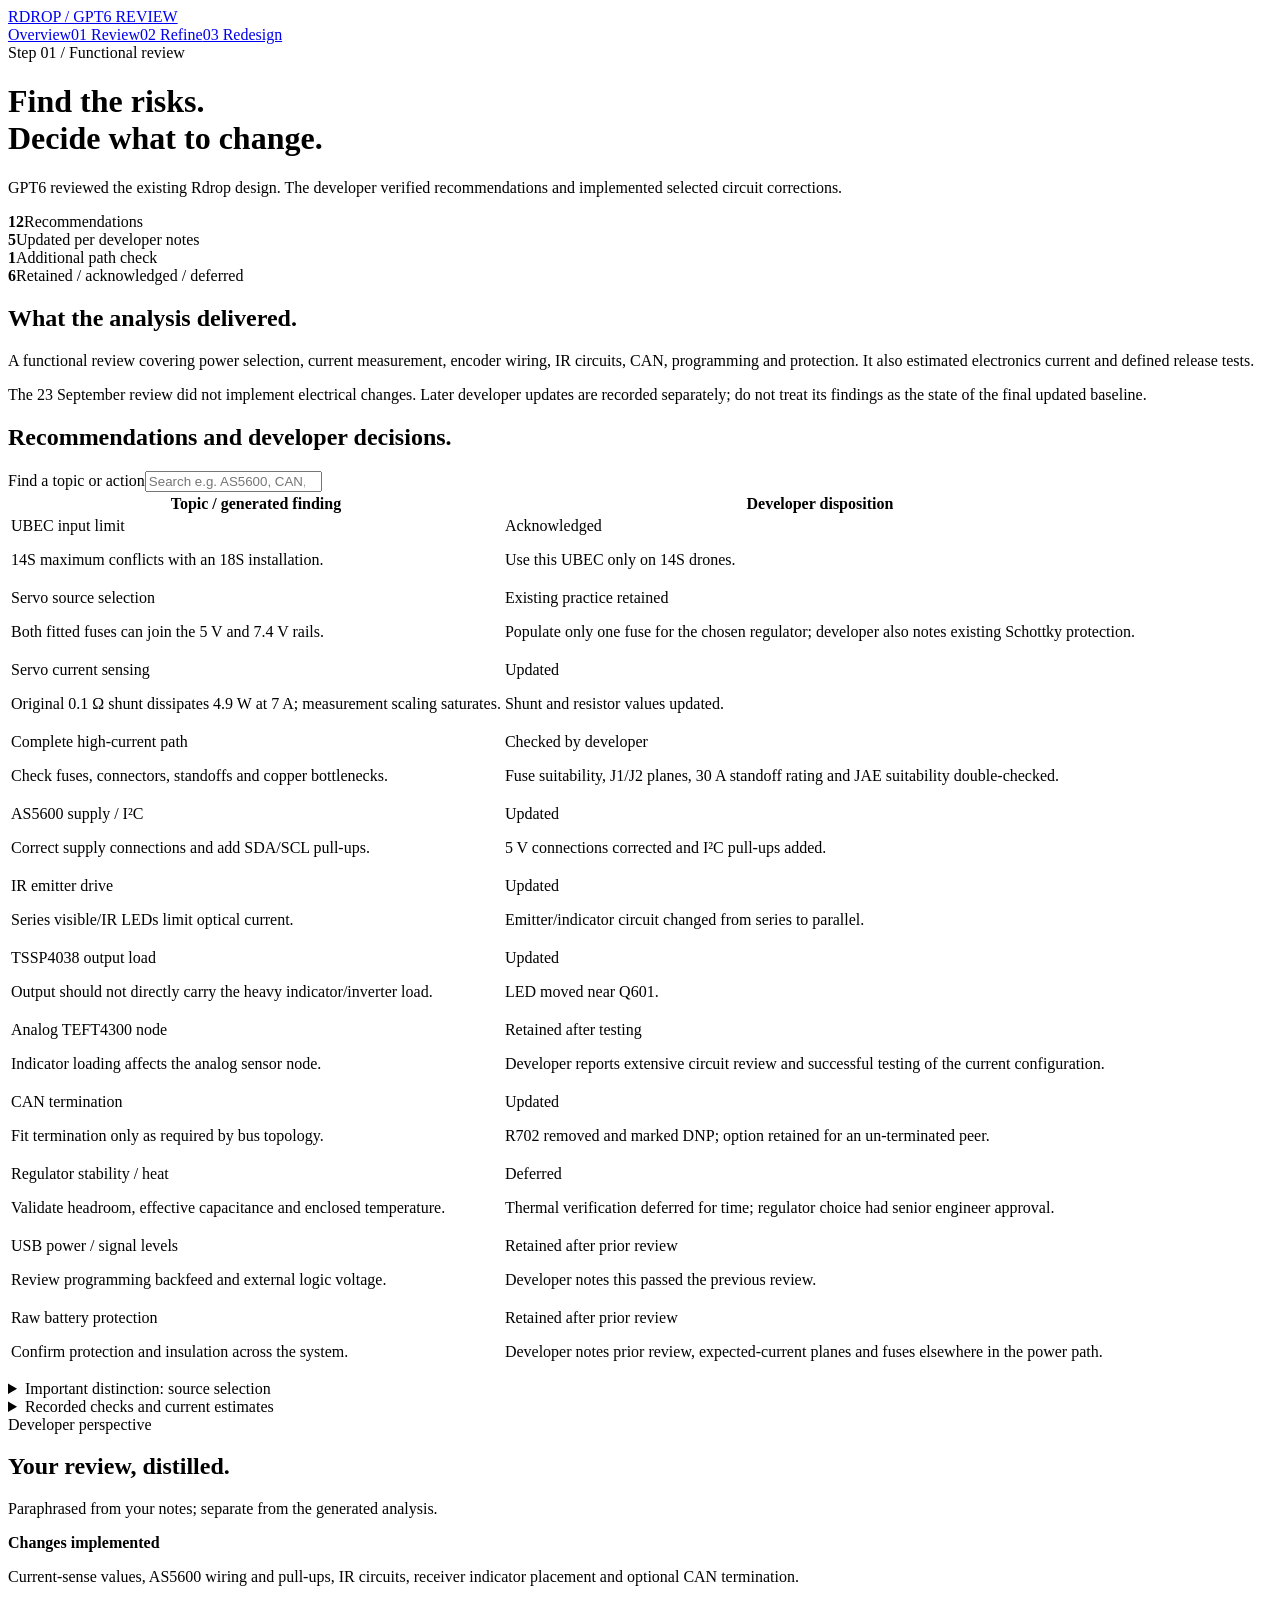
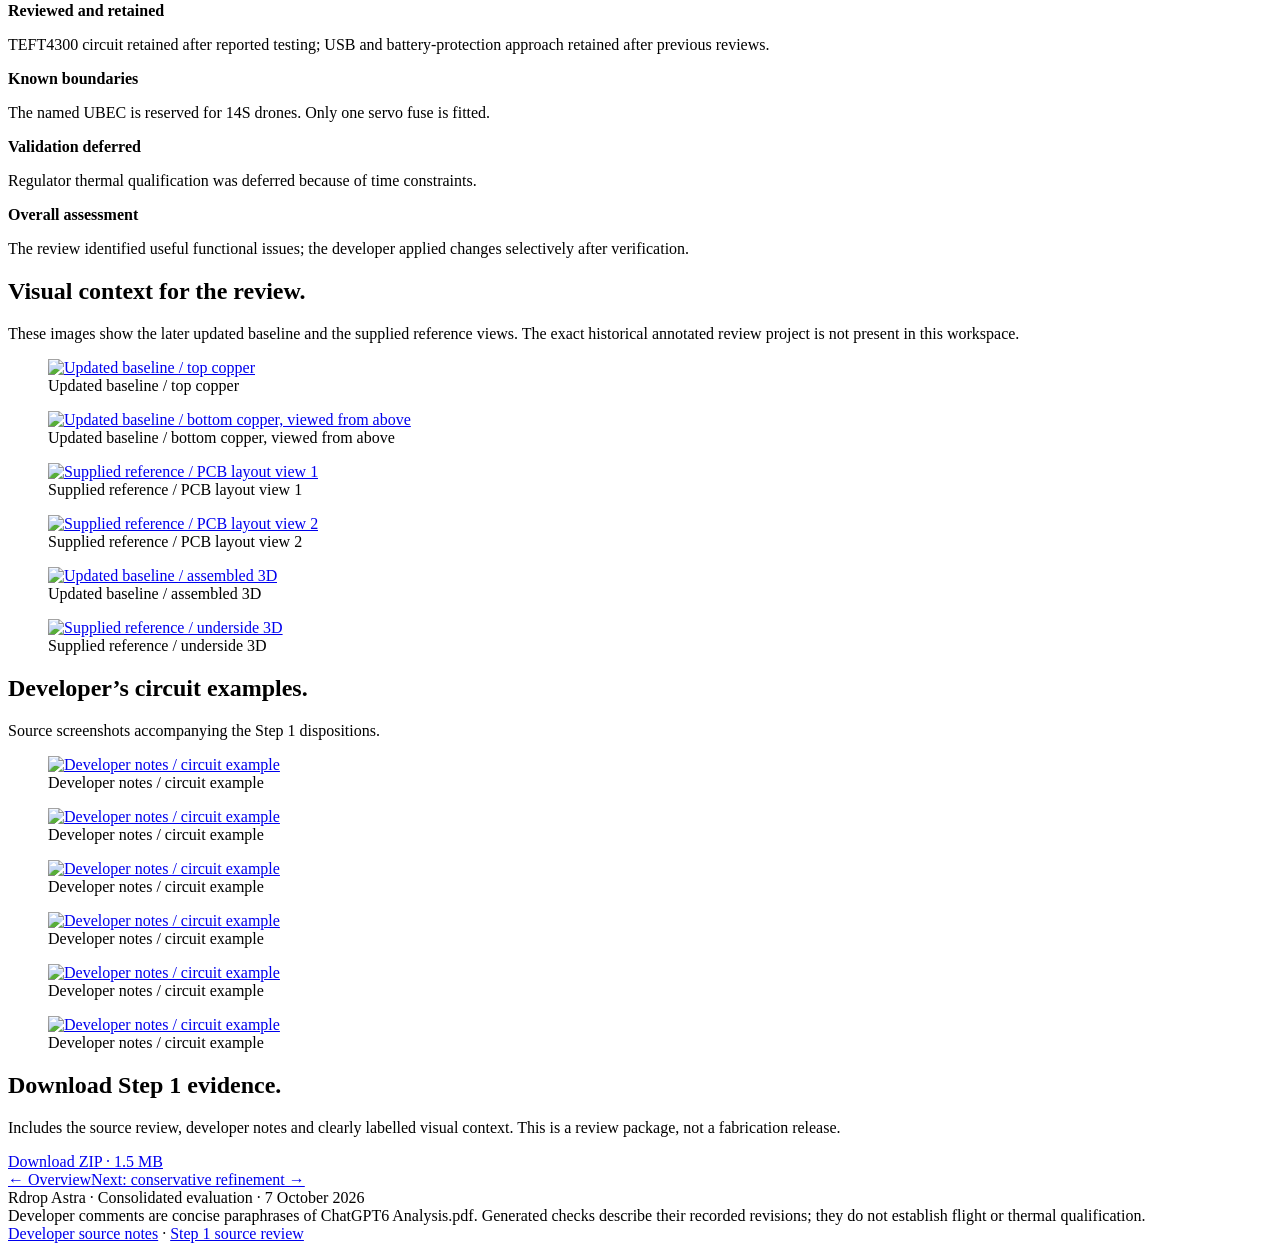
==== step-1.html @ 3f8a5dc8 "Add files via upload" ====
<!doctype html><html lang="en"><head><meta charset="utf-8"><meta name="viewport" content="width=device-width,initial-scale=1"><title>Step 1 — Functional review | Rdrop Astra</title><meta name="description" content="Three stages of Rdrop PCB evaluation, with developer review, visual comparisons and downloadable evidence."><link rel="stylesheet" href="assets/site.css"><!-- Teams preview metadata --><meta property="og:type" content="website"><meta property="og:site_name" content="Rdrop Astra"><meta property="og:title" content="Rdrop Astra — Functional review"><meta property="og:description" content="Compare three PCB design approaches with developer feedback, layout and 3D images, and downloadable project evidence."><meta property="og:image" content="assets/teams-preview.png"><meta property="og:image:width" content="1200"><meta property="og:image:height" content="630"><meta property="og:image:alt" content="Three Rdrop board models: functional review, refinement and redesign"><!-- End Teams preview metadata --></head><body><header><a class="brand" href="index.html">RDROP / GPT6 REVIEW</a><nav aria-label="Main"><a href="index.html">Overview</a><a href="step-1.html">01 Review</a><a href="step-2.html">02 Refine</a><a href="step-3.html">03 Redesign</a></nav></header><main><div class="eyebrow">Step 01 / Functional review</div><h1>Find the risks.<br>Decide what to change.</h1><p class="lead">GPT6 reviewed the existing Rdrop design. The developer verified recommendations and implemented selected circuit corrections.</p><div class="stats"><div class="stat"><b>12</b><span>Recommendations</span></div><div class="stat"><b>5</b><span>Updated per developer notes</span></div><div class="stat"><b>1</b><span>Additional path check</span></div><div class="stat"><b>6</b><span>Retained / acknowledged / deferred</span></div></div><div class="stage-layout"><div><h2>What the analysis delivered.</h2><p>A functional review covering power selection, current measurement, encoder wiring, IR circuits, CAN, programming and protection. It also estimated electronics current and defined release tests.</p><div class="notice">The 23 September review did not implement electrical changes. Later developer updates are recorded separately; do not treat its findings as the state of the final updated baseline.</div><section><h2>Recommendations and developer decisions.</h2><label class="tiny" for="review-search">Find a topic or action</label><input class="filter" id="review-search" type="search" placeholder="Search e.g. AS5600, CAN, retained…"><div class="table-wrap"><table class="review-table"><thead><tr><th>Topic / generated finding</th><th>Developer disposition</th></tr></thead><tbody><tr><td>UBEC input limit<p class="tiny">14S maximum conflicts with an 18S installation.</p></td><td><span class="status">Acknowledged</span><p>Use this UBEC only on 14S drones.</p></td></tr><tr><td>Servo source selection<p class="tiny">Both fitted fuses can join the 5 V and 7.4 V rails.</p></td><td><span class="status">Existing practice retained</span><p>Populate only one fuse for the chosen regulator; developer also notes existing Schottky protection.</p></td></tr><tr><td>Servo current sensing<p class="tiny">Original 0.1 Ω shunt dissipates 4.9 W at 7 A; measurement scaling saturates.</p></td><td><span class="status">Updated</span><p>Shunt and resistor values updated.</p></td></tr><tr><td>Complete high-current path<p class="tiny">Check fuses, connectors, standoffs and copper bottlenecks.</p></td><td><span class="status">Checked by developer</span><p>Fuse suitability, J1/J2 planes, 30 A standoff rating and JAE suitability double-checked.</p></td></tr><tr><td>AS5600 supply / I²C<p class="tiny">Correct supply connections and add SDA/SCL pull-ups.</p></td><td><span class="status">Updated</span><p>5 V connections corrected and I²C pull-ups added.</p></td></tr><tr><td>IR emitter drive<p class="tiny">Series visible/IR LEDs limit optical current.</p></td><td><span class="status">Updated</span><p>Emitter/indicator circuit changed from series to parallel.</p></td></tr><tr><td>TSSP4038 output load<p class="tiny">Output should not directly carry the heavy indicator/inverter load.</p></td><td><span class="status">Updated</span><p>LED moved near Q601.</p></td></tr><tr><td>Analog TEFT4300 node<p class="tiny">Indicator loading affects the analog sensor node.</p></td><td><span class="status">Retained after testing</span><p>Developer reports extensive circuit review and successful testing of the current configuration.</p></td></tr><tr><td>CAN termination<p class="tiny">Fit termination only as required by bus topology.</p></td><td><span class="status">Updated</span><p>R702 removed and marked DNP; option retained for an un-terminated peer.</p></td></tr><tr><td>Regulator stability / heat<p class="tiny">Validate headroom, effective capacitance and enclosed temperature.</p></td><td><span class="status">Deferred</span><p>Thermal verification deferred for time; regulator choice had senior engineer approval.</p></td></tr><tr><td>USB power / signal levels<p class="tiny">Review programming backfeed and external logic voltage.</p></td><td><span class="status">Retained after prior review</span><p>Developer notes this passed the previous review.</p></td></tr><tr><td>Raw battery protection<p class="tiny">Confirm protection and insulation across the system.</p></td><td><span class="status">Retained after prior review</span><p>Developer notes prior review, expected-current planes and fuses elsewhere in the power path.</p></td></tr></tbody></table></div></section><details><summary>Important distinction: source selection</summary><p>The developer retains the one-fuse assembly rule. The original review notes that logic-branch Schottky diodes do not isolate the bypass between servo rails if both fuses are fitted.</p></details><details><summary>Recorded checks and current estimates</summary><p>Historical review: 81 ERC findings; 75 PCB DRC findings including 10 starved-thermal errors; 0 unconnected items; 46 separate parity findings related to datasheet fields. Metadata findings are not 46 proven connectivity faults.</p><p>Illustrative electronics totals excluding servo: approximately 0.10 A original / 0.14 A corrected with RF off; 0.29 A / 0.33 A with TX activity. Capacity allowances: 0.65 A / 0.75 A. These are planning scenarios, not measurements.</p></details></div><aside class="comment-pane" aria-label="Developer comments"><div class="eyebrow">Developer perspective</div><h2>Your review, distilled.</h2><p class="tiny">Paraphrased from your notes; separate from the generated analysis.</p><div class="item"><b>Changes implemented</b><p>Current-sense values, AS5600 wiring and pull-ups, IR circuits, receiver indicator placement and optional CAN termination.</p></div><div class="item"><b>Reviewed and retained</b><p>TEFT4300 circuit retained after reported testing; USB and battery-protection approach retained after previous reviews.</p></div><div class="item"><b>Known boundaries</b><p>The named UBEC is reserved for 14S drones. Only one servo fuse is fitted.</p></div><div class="item"><b>Validation deferred</b><p>Regulator thermal qualification was deferred because of time constraints.</p></div><div class="item"><b>Overall assessment</b><p>The review identified useful functional issues; the developer applied changes selectively after verification.</p></div></aside></div><section><h2>Visual context for the review.</h2><p>These images show the later updated baseline and the supplied reference views. The exact historical annotated review project is not present in this workspace.</p><div class="gallery"><figure class=""><a href="assets/original-top.png" target="_blank" rel="noopener" aria-label="Open full-size image: Updated baseline / top copper"><img loading="lazy" src="assets/original-top.png" alt="Updated baseline / top copper"></a><figcaption>Updated baseline / top copper</figcaption></figure><figure class=""><a href="assets/original-bottom.png" target="_blank" rel="noopener" aria-label="Open full-size image: Updated baseline / bottom copper, viewed from above"><img loading="lazy" src="assets/original-bottom.png" alt="Updated baseline / bottom copper, viewed from above"></a><figcaption>Updated baseline / bottom copper, viewed from above</figcaption></figure><figure class=""><a href="assets/reference-layout-1.jpg" target="_blank" rel="noopener" aria-label="Open full-size image: Supplied reference / PCB layout view 1"><img loading="lazy" src="assets/reference-layout-1.jpg" alt="Supplied reference / PCB layout view 1"></a><figcaption>Supplied reference / PCB layout view 1</figcaption></figure><figure class=""><a href="assets/reference-layout-2.jpg" target="_blank" rel="noopener" aria-label="Open full-size image: Supplied reference / PCB layout view 2"><img loading="lazy" src="assets/reference-layout-2.jpg" alt="Supplied reference / PCB layout view 2"></a><figcaption>Supplied reference / PCB layout view 2</figcaption></figure><figure class=""><a href="assets/original-3d.png" target="_blank" rel="noopener" aria-label="Open full-size image: Updated baseline / assembled 3D"><img loading="lazy" src="assets/original-3d.png" alt="Updated baseline / assembled 3D"></a><figcaption>Updated baseline / assembled 3D</figcaption></figure><figure class=""><a href="assets/reference-3d-bottom.jpg" target="_blank" rel="noopener" aria-label="Open full-size image: Supplied reference / underside 3D"><img loading="lazy" src="assets/reference-3d-bottom.jpg" alt="Supplied reference / underside 3D"></a><figcaption>Supplied reference / underside 3D</figcaption></figure></div></section><section><h2>Developer’s circuit examples.</h2><p class="tiny">Source screenshots accompanying the Step 1 dispositions.</p><div class="gallery three"><figure class="capture"><a href="assets/notes-p1-Image27.png" target="_blank" rel="noopener" aria-label="Open full-size image: Developer notes / circuit example"><img loading="lazy" src="assets/notes-p1-Image27.png" alt="Developer notes / circuit example"></a><figcaption>Developer notes / circuit example</figcaption></figure><figure class="capture"><a href="assets/notes-p1-Image28.png" target="_blank" rel="noopener" aria-label="Open full-size image: Developer notes / circuit example"><img loading="lazy" src="assets/notes-p1-Image28.png" alt="Developer notes / circuit example"></a><figcaption>Developer notes / circuit example</figcaption></figure><figure class="capture"><a href="assets/notes-p1-Image29.jpg" target="_blank" rel="noopener" aria-label="Open full-size image: Developer notes / circuit example"><img loading="lazy" src="assets/notes-p1-Image29.jpg" alt="Developer notes / circuit example"></a><figcaption>Developer notes / circuit example</figcaption></figure><figure class="capture"><a href="assets/notes-p1-Image30.png" target="_blank" rel="noopener" aria-label="Open full-size image: Developer notes / circuit example"><img loading="lazy" src="assets/notes-p1-Image30.png" alt="Developer notes / circuit example"></a><figcaption>Developer notes / circuit example</figcaption></figure><figure class="capture"><a href="assets/notes-p1-Image31.png" target="_blank" rel="noopener" aria-label="Open full-size image: Developer notes / circuit example"><img loading="lazy" src="assets/notes-p1-Image31.png" alt="Developer notes / circuit example"></a><figcaption>Developer notes / circuit example</figcaption></figure><figure class="capture"><a href="assets/notes-p1-Image32.png" target="_blank" rel="noopener" aria-label="Open full-size image: Developer notes / circuit example"><img loading="lazy" src="assets/notes-p1-Image32.png" alt="Developer notes / circuit example"></a><figcaption>Developer notes / circuit example</figcaption></figure></div></section><section class="downloads"><h2>Download Step 1 evidence.</h2><p>Includes the source review, developer notes and clearly labelled visual context. This is a review package, not a fabrication release.</p><a class="button" download href="downloads/step-1-functional-review.zip">Download ZIP · 1.5 MB</a></section><div class="step-nav"><a href="index.html">← Overview</a><a href="step-2.html">Next: conservative refinement →</a></div></main><footer>Rdrop Astra · Consolidated evaluation · 7 October 2026<br>Developer comments are concise paraphrases of ChatGPT6 Analysis.pdf. Generated checks describe their recorded revisions; they do not establish flight or thermal qualification.<br><a href="sources/ChatGPT6%20Analysis.pdf">Developer source notes</a> · <a href="sources/Step%201%20READ_ME_REVIEW.pdf">Step 1 source review</a></footer><script src="assets/site.js"></script></body></html>
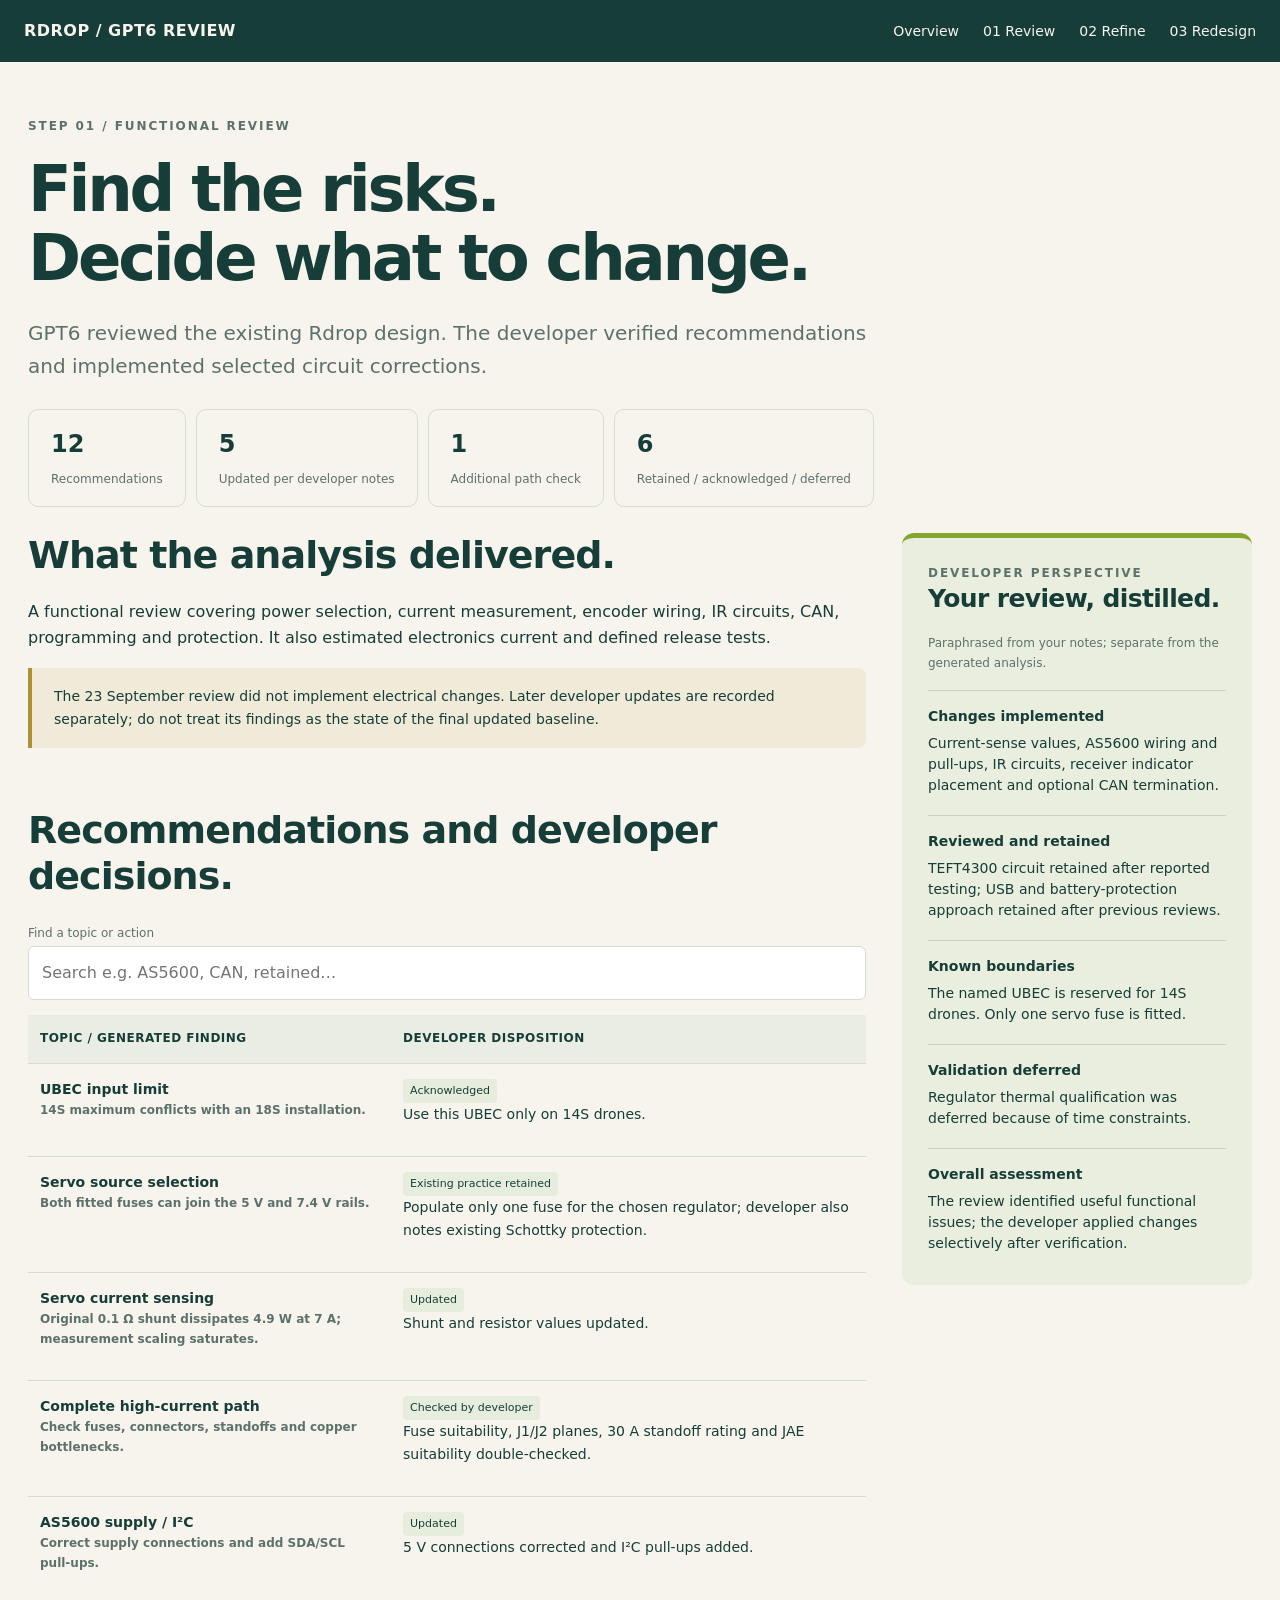
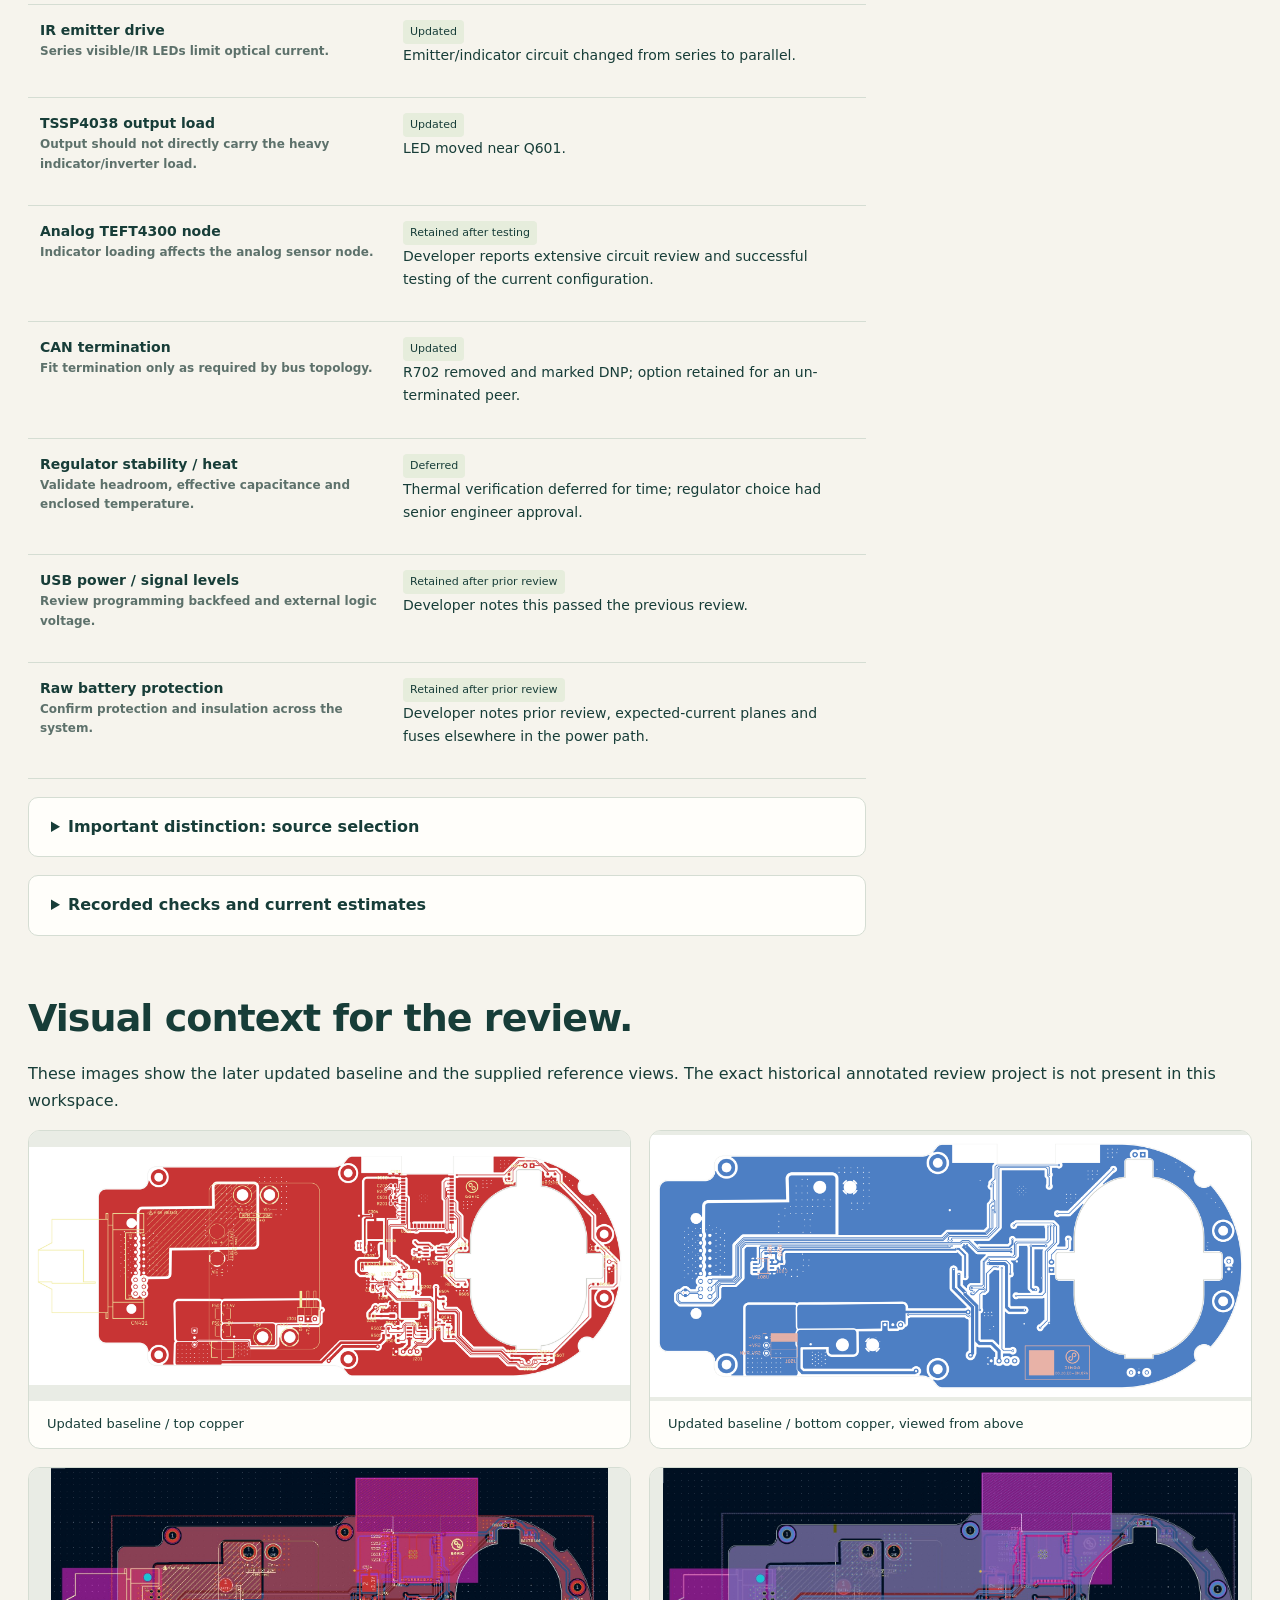
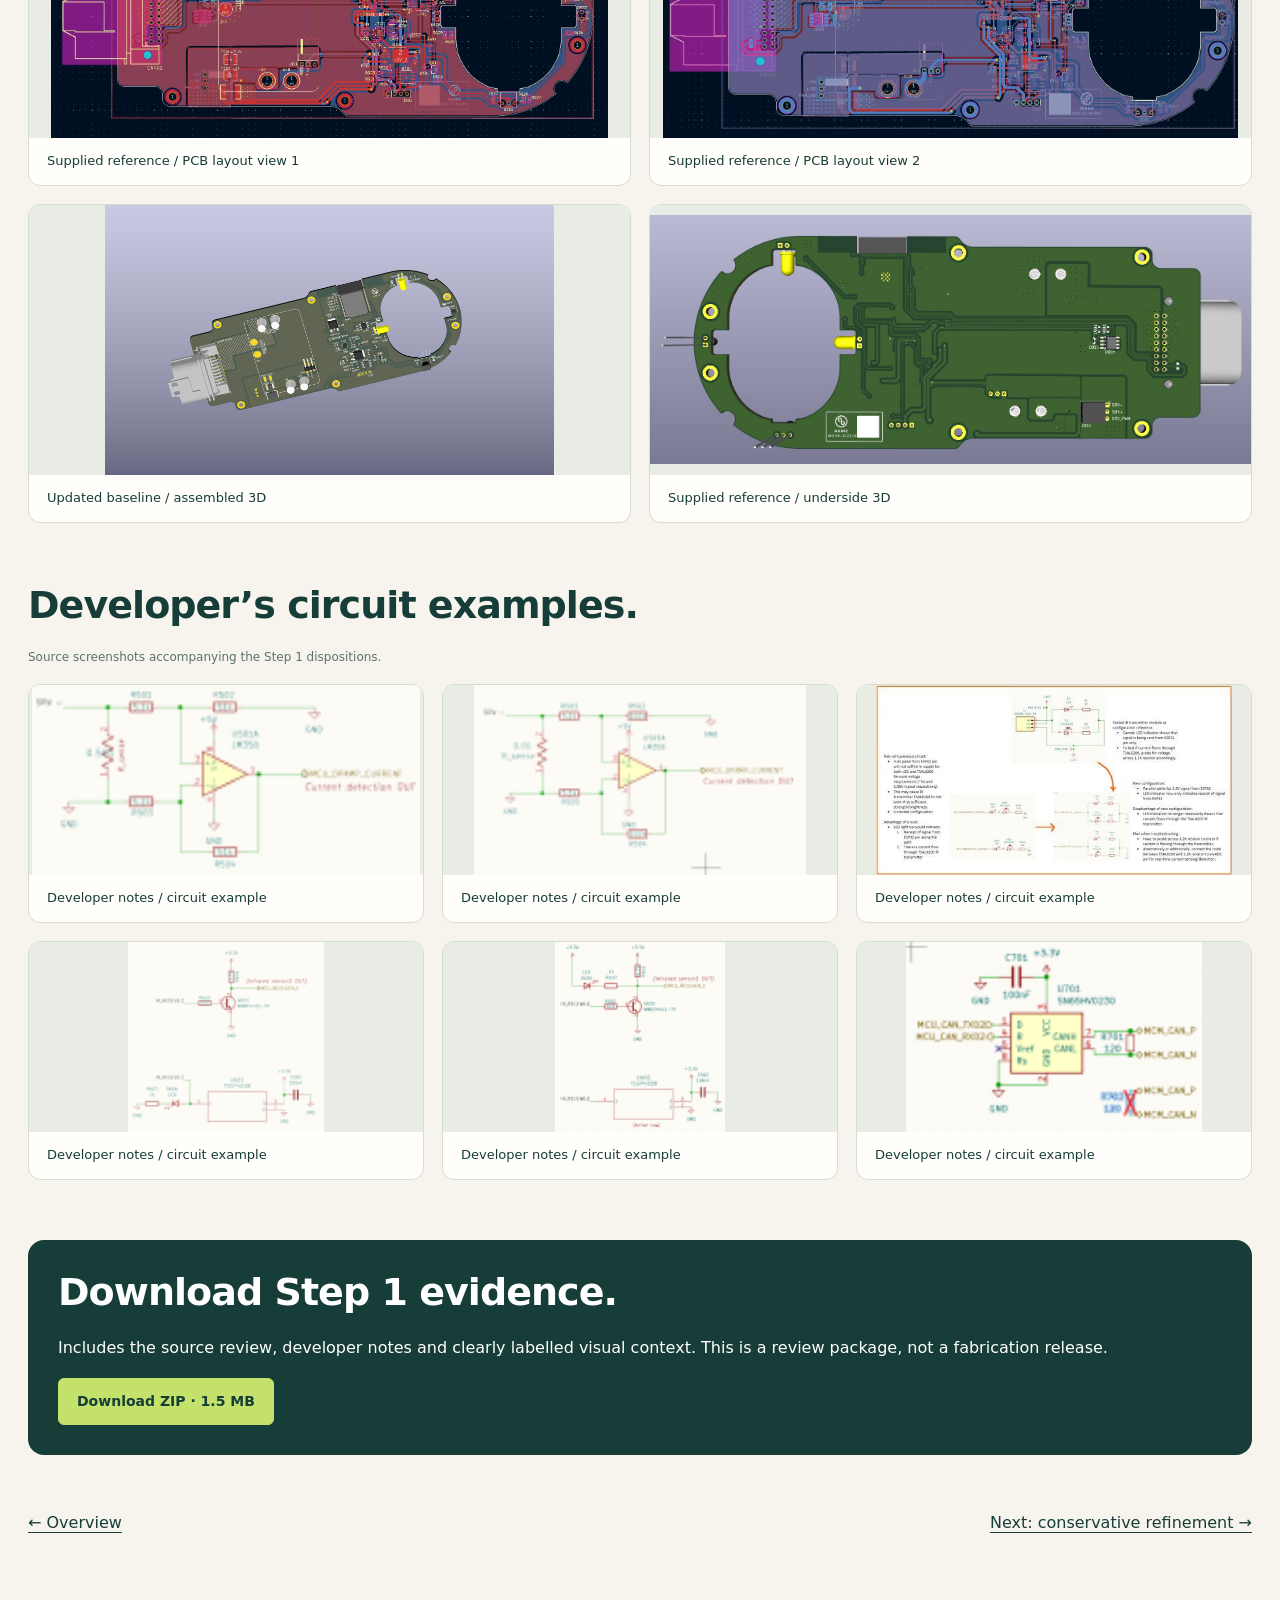
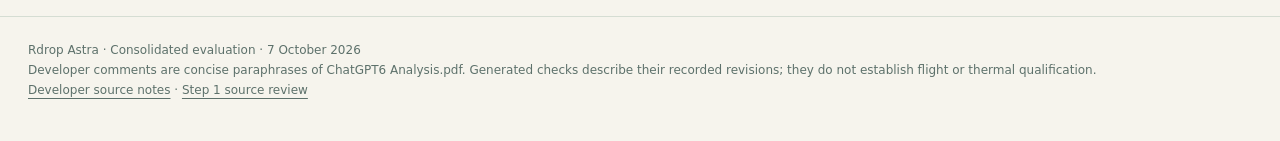
==== commit 19ab233e: "Fix website assets, report links and downloadable packages" ====
--- a/step-1.html
+++ b/step-1.html
@@ -1 +1 @@
-<!doctype html><html lang="en"><head><meta charset="utf-8"><meta name="viewport" content="width=device-width,initial-scale=1"><title>Step 1 — Functional review | Rdrop Astra</title><meta name="description" content="Three stages of Rdrop PCB evaluation, with developer review, visual comparisons and downloadable evidence."><link rel="stylesheet" href="assets/site.css"><!-- Teams preview metadata --><meta property="og:type" content="website"><meta property="og:site_name" content="Rdrop Astra"><meta property="og:title" content="Rdrop Astra — Functional review"><meta property="og:description" content="Compare three PCB design approaches with developer feedback, layout and 3D images, and downloadable project evidence."><meta property="og:image" content="assets/teams-preview.png"><meta property="og:image:width" content="1200"><meta property="og:image:height" content="630"><meta property="og:image:alt" content="Three Rdrop board models: functional review, refinement and redesign"><!-- End Teams preview metadata --></head><body><header><a class="brand" href="index.html">RDROP / GPT6 REVIEW</a><nav aria-label="Main"><a href="index.html">Overview</a><a href="step-1.html">01 Review</a><a href="step-2.html">02 Refine</a><a href="step-3.html">03 Redesign</a></nav></header><main><div class="eyebrow">Step 01 / Functional review</div><h1>Find the risks.<br>Decide what to change.</h1><p class="lead">GPT6 reviewed the existing Rdrop design. The developer verified recommendations and implemented selected circuit corrections.</p><div class="stats"><div class="stat"><b>12</b><span>Recommendations</span></div><div class="stat"><b>5</b><span>Updated per developer notes</span></div><div class="stat"><b>1</b><span>Additional path check</span></div><div class="stat"><b>6</b><span>Retained / acknowledged / deferred</span></div></div><div class="stage-layout"><div><h2>What the analysis delivered.</h2><p>A functional review covering power selection, current measurement, encoder wiring, IR circuits, CAN, programming and protection. It also estimated electronics current and defined release tests.</p><div class="notice">The 23 September review did not implement electrical changes. Later developer updates are recorded separately; do not treat its findings as the state of the final updated baseline.</div><section><h2>Recommendations and developer decisions.</h2><label class="tiny" for="review-search">Find a topic or action</label><input class="filter" id="review-search" type="search" placeholder="Search e.g. AS5600, CAN, retained…"><div class="table-wrap"><table class="review-table"><thead><tr><th>Topic / generated finding</th><th>Developer disposition</th></tr></thead><tbody><tr><td>UBEC input limit<p class="tiny">14S maximum conflicts with an 18S installation.</p></td><td><span class="status">Acknowledged</span><p>Use this UBEC only on 14S drones.</p></td></tr><tr><td>Servo source selection<p class="tiny">Both fitted fuses can join the 5 V and 7.4 V rails.</p></td><td><span class="status">Existing practice retained</span><p>Populate only one fuse for the chosen regulator; developer also notes existing Schottky protection.</p></td></tr><tr><td>Servo current sensing<p class="tiny">Original 0.1 Ω shunt dissipates 4.9 W at 7 A; measurement scaling saturates.</p></td><td><span class="status">Updated</span><p>Shunt and resistor values updated.</p></td></tr><tr><td>Complete high-current path<p class="tiny">Check fuses, connectors, standoffs and copper bottlenecks.</p></td><td><span class="status">Checked by developer</span><p>Fuse suitability, J1/J2 planes, 30 A standoff rating and JAE suitability double-checked.</p></td></tr><tr><td>AS5600 supply / I²C<p class="tiny">Correct supply connections and add SDA/SCL pull-ups.</p></td><td><span class="status">Updated</span><p>5 V connections corrected and I²C pull-ups added.</p></td></tr><tr><td>IR emitter drive<p class="tiny">Series visible/IR LEDs limit optical current.</p></td><td><span class="status">Updated</span><p>Emitter/indicator circuit changed from series to parallel.</p></td></tr><tr><td>TSSP4038 output load<p class="tiny">Output should not directly carry the heavy indicator/inverter load.</p></td><td><span class="status">Updated</span><p>LED moved near Q601.</p></td></tr><tr><td>Analog TEFT4300 node<p class="tiny">Indicator loading affects the analog sensor node.</p></td><td><span class="status">Retained after testing</span><p>Developer reports extensive circuit review and successful testing of the current configuration.</p></td></tr><tr><td>CAN termination<p class="tiny">Fit termination only as required by bus topology.</p></td><td><span class="status">Updated</span><p>R702 removed and marked DNP; option retained for an un-terminated peer.</p></td></tr><tr><td>Regulator stability / heat<p class="tiny">Validate headroom, effective capacitance and enclosed temperature.</p></td><td><span class="status">Deferred</span><p>Thermal verification deferred for time; regulator choice had senior engineer approval.</p></td></tr><tr><td>USB power / signal levels<p class="tiny">Review programming backfeed and external logic voltage.</p></td><td><span class="status">Retained after prior review</span><p>Developer notes this passed the previous review.</p></td></tr><tr><td>Raw battery protection<p class="tiny">Confirm protection and insulation across the system.</p></td><td><span class="status">Retained after prior review</span><p>Developer notes prior review, expected-current planes and fuses elsewhere in the power path.</p></td></tr></tbody></table></div></section><details><summary>Important distinction: source selection</summary><p>The developer retains the one-fuse assembly rule. The original review notes that logic-branch Schottky diodes do not isolate the bypass between servo rails if both fuses are fitted.</p></details><details><summary>Recorded checks and current estimates</summary><p>Historical review: 81 ERC findings; 75 PCB DRC findings including 10 starved-thermal errors; 0 unconnected items; 46 separate parity findings related to datasheet fields. Metadata findings are not 46 proven connectivity faults.</p><p>Illustrative electronics totals excluding servo: approximately 0.10 A original / 0.14 A corrected with RF off; 0.29 A / 0.33 A with TX activity. Capacity allowances: 0.65 A / 0.75 A. These are planning scenarios, not measurements.</p></details></div><aside class="comment-pane" aria-label="Developer comments"><div class="eyebrow">Developer perspective</div><h2>Your review, distilled.</h2><p class="tiny">Paraphrased from your notes; separate from the generated analysis.</p><div class="item"><b>Changes implemented</b><p>Current-sense values, AS5600 wiring and pull-ups, IR circuits, receiver indicator placement and optional CAN termination.</p></div><div class="item"><b>Reviewed and retained</b><p>TEFT4300 circuit retained after reported testing; USB and battery-protection approach retained after previous reviews.</p></div><div class="item"><b>Known boundaries</b><p>The named UBEC is reserved for 14S drones. Only one servo fuse is fitted.</p></div><div class="item"><b>Validation deferred</b><p>Regulator thermal qualification was deferred because of time constraints.</p></div><div class="item"><b>Overall assessment</b><p>The review identified useful functional issues; the developer applied changes selectively after verification.</p></div></aside></div><section><h2>Visual context for the review.</h2><p>These images show the later updated baseline and the supplied reference views. The exact historical annotated review project is not present in this workspace.</p><div class="gallery"><figure class=""><a href="assets/original-top.png" target="_blank" rel="noopener" aria-label="Open full-size image: Updated baseline / top copper"><img loading="lazy" src="assets/original-top.png" alt="Updated baseline / top copper"></a><figcaption>Updated baseline / top copper</figcaption></figure><figure class=""><a href="assets/original-bottom.png" target="_blank" rel="noopener" aria-label="Open full-size image: Updated baseline / bottom copper, viewed from above"><img loading="lazy" src="assets/original-bottom.png" alt="Updated baseline / bottom copper, viewed from above"></a><figcaption>Updated baseline / bottom copper, viewed from above</figcaption></figure><figure class=""><a href="assets/reference-layout-1.jpg" target="_blank" rel="noopener" aria-label="Open full-size image: Supplied reference / PCB layout view 1"><img loading="lazy" src="assets/reference-layout-1.jpg" alt="Supplied reference / PCB layout view 1"></a><figcaption>Supplied reference / PCB layout view 1</figcaption></figure><figure class=""><a href="assets/reference-layout-2.jpg" target="_blank" rel="noopener" aria-label="Open full-size image: Supplied reference / PCB layout view 2"><img loading="lazy" src="assets/reference-layout-2.jpg" alt="Supplied reference / PCB layout view 2"></a><figcaption>Supplied reference / PCB layout view 2</figcaption></figure><figure class=""><a href="assets/original-3d.png" target="_blank" rel="noopener" aria-label="Open full-size image: Updated baseline / assembled 3D"><img loading="lazy" src="assets/original-3d.png" alt="Updated baseline / assembled 3D"></a><figcaption>Updated baseline / assembled 3D</figcaption></figure><figure class=""><a href="assets/reference-3d-bottom.jpg" target="_blank" rel="noopener" aria-label="Open full-size image: Supplied reference / underside 3D"><img loading="lazy" src="assets/reference-3d-bottom.jpg" alt="Supplied reference / underside 3D"></a><figcaption>Supplied reference / underside 3D</figcaption></figure></div></section><section><h2>Developer’s circuit examples.</h2><p class="tiny">Source screenshots accompanying the Step 1 dispositions.</p><div class="gallery three"><figure class="capture"><a href="assets/notes-p1-Image27.png" target="_blank" rel="noopener" aria-label="Open full-size image: Developer notes / circuit example"><img loading="lazy" src="assets/notes-p1-Image27.png" alt="Developer notes / circuit example"></a><figcaption>Developer notes / circuit example</figcaption></figure><figure class="capture"><a href="assets/notes-p1-Image28.png" target="_blank" rel="noopener" aria-label="Open full-size image: Developer notes / circuit example"><img loading="lazy" src="assets/notes-p1-Image28.png" alt="Developer notes / circuit example"></a><figcaption>Developer notes / circuit example</figcaption></figure><figure class="capture"><a href="assets/notes-p1-Image29.jpg" target="_blank" rel="noopener" aria-label="Open full-size image: Developer notes / circuit example"><img loading="lazy" src="assets/notes-p1-Image29.jpg" alt="Developer notes / circuit example"></a><figcaption>Developer notes / circuit example</figcaption></figure><figure class="capture"><a href="assets/notes-p1-Image30.png" target="_blank" rel="noopener" aria-label="Open full-size image: Developer notes / circuit example"><img loading="lazy" src="assets/notes-p1-Image30.png" alt="Developer notes / circuit example"></a><figcaption>Developer notes / circuit example</figcaption></figure><figure class="capture"><a href="assets/notes-p1-Image31.png" target="_blank" rel="noopener" aria-label="Open full-size image: Developer notes / circuit example"><img loading="lazy" src="assets/notes-p1-Image31.png" alt="Developer notes / circuit example"></a><figcaption>Developer notes / circuit example</figcaption></figure><figure class="capture"><a href="assets/notes-p1-Image32.png" target="_blank" rel="noopener" aria-label="Open full-size image: Developer notes / circuit example"><img loading="lazy" src="assets/notes-p1-Image32.png" alt="Developer notes / circuit example"></a><figcaption>Developer notes / circuit example</figcaption></figure></div></section><section class="downloads"><h2>Download Step 1 evidence.</h2><p>Includes the source review, developer notes and clearly labelled visual context. This is a review package, not a fabrication release.</p><a class="button" download href="downloads/step-1-functional-review.zip">Download ZIP · 1.5 MB</a></section><div class="step-nav"><a href="index.html">← Overview</a><a href="step-2.html">Next: conservative refinement →</a></div></main><footer>Rdrop Astra · Consolidated evaluation · 7 October 2026<br>Developer comments are concise paraphrases of ChatGPT6 Analysis.pdf. Generated checks describe their recorded revisions; they do not establish flight or thermal qualification.<br><a href="sources/ChatGPT6%20Analysis.pdf">Developer source notes</a> · <a href="sources/Step%201%20READ_ME_REVIEW.pdf">Step 1 source review</a></footer><script src="assets/site.js"></script></body></html>+<!doctype html><html lang="en"><head><meta charset="utf-8"><meta name="viewport" content="width=device-width,initial-scale=1"><title>Step 1 — Functional review | Rdrop Astra</title><meta name="description" content="Three stages of Rdrop PCB evaluation, with developer review, visual comparisons and downloadable evidence."><link rel="stylesheet" href="assets/site.css"><!-- Teams preview metadata --><meta property="og:type" content="website"><meta property="og:site_name" content="Rdrop Astra"><meta property="og:title" content="Rdrop Astra — Functional review"><meta property="og:description" content="Compare three PCB design approaches with developer feedback, layout and 3D images, and downloadable project evidence."><meta property="og:image" content="https://amirahib-aonic.github.io/Rdrop-Astra-Analysis/assets/teams-preview.png"><meta property="og:image:width" content="1200"><meta property="og:image:height" content="630"><meta property="og:image:alt" content="Three Rdrop board models: functional review, refinement and redesign"><meta property="og:url" content="https://amirahib-aonic.github.io/Rdrop-Astra-Analysis/step-1.html"><link rel="canonical" href="https://amirahib-aonic.github.io/Rdrop-Astra-Analysis/step-1.html"><!-- End Teams preview metadata --></head><body><header><a class="brand" href="index.html">RDROP / GPT6 REVIEW</a><nav aria-label="Main"><a href="index.html">Overview</a><a href="step-1.html">01 Review</a><a href="step-2.html">02 Refine</a><a href="step-3.html">03 Redesign</a></nav></header><main><div class="eyebrow">Step 01 / Functional review</div><h1>Find the risks.<br>Decide what to change.</h1><p class="lead">GPT6 reviewed the existing Rdrop design. The developer verified recommendations and implemented selected circuit corrections.</p><div class="stats"><div class="stat"><b>12</b><span>Recommendations</span></div><div class="stat"><b>5</b><span>Updated per developer notes</span></div><div class="stat"><b>1</b><span>Additional path check</span></div><div class="stat"><b>6</b><span>Retained / acknowledged / deferred</span></div></div><div class="stage-layout"><div><h2>What the analysis delivered.</h2><p>A functional review covering power selection, current measurement, encoder wiring, IR circuits, CAN, programming and protection. It also estimated electronics current and defined release tests.</p><div class="notice">The 23 September review did not implement electrical changes. Later developer updates are recorded separately; do not treat its findings as the state of the final updated baseline.</div><section><h2>Recommendations and developer decisions.</h2><label class="tiny" for="review-search">Find a topic or action</label><input class="filter" id="review-search" type="search" placeholder="Search e.g. AS5600, CAN, retained…"><div class="table-wrap"><table class="review-table"><thead><tr><th>Topic / generated finding</th><th>Developer disposition</th></tr></thead><tbody><tr><td>UBEC input limit<p class="tiny">14S maximum conflicts with an 18S installation.</p></td><td><span class="status">Acknowledged</span><p>Use this UBEC only on 14S drones.</p></td></tr><tr><td>Servo source selection<p class="tiny">Both fitted fuses can join the 5 V and 7.4 V rails.</p></td><td><span class="status">Existing practice retained</span><p>Populate only one fuse for the chosen regulator; developer also notes existing Schottky protection.</p></td></tr><tr><td>Servo current sensing<p class="tiny">Original 0.1 Ω shunt dissipates 4.9 W at 7 A; measurement scaling saturates.</p></td><td><span class="status">Updated</span><p>Shunt and resistor values updated.</p></td></tr><tr><td>Complete high-current path<p class="tiny">Check fuses, connectors, standoffs and copper bottlenecks.</p></td><td><span class="status">Checked by developer</span><p>Fuse suitability, J1/J2 planes, 30 A standoff rating and JAE suitability double-checked.</p></td></tr><tr><td>AS5600 supply / I²C<p class="tiny">Correct supply connections and add SDA/SCL pull-ups.</p></td><td><span class="status">Updated</span><p>5 V connections corrected and I²C pull-ups added.</p></td></tr><tr><td>IR emitter drive<p class="tiny">Series visible/IR LEDs limit optical current.</p></td><td><span class="status">Updated</span><p>Emitter/indicator circuit changed from series to parallel.</p></td></tr><tr><td>TSSP4038 output load<p class="tiny">Output should not directly carry the heavy indicator/inverter load.</p></td><td><span class="status">Updated</span><p>LED moved near Q601.</p></td></tr><tr><td>Analog TEFT4300 node<p class="tiny">Indicator loading affects the analog sensor node.</p></td><td><span class="status">Retained after testing</span><p>Developer reports extensive circuit review and successful testing of the current configuration.</p></td></tr><tr><td>CAN termination<p class="tiny">Fit termination only as required by bus topology.</p></td><td><span class="status">Updated</span><p>R702 removed and marked DNP; option retained for an un-terminated peer.</p></td></tr><tr><td>Regulator stability / heat<p class="tiny">Validate headroom, effective capacitance and enclosed temperature.</p></td><td><span class="status">Deferred</span><p>Thermal verification deferred for time; regulator choice had senior engineer approval.</p></td></tr><tr><td>USB power / signal levels<p class="tiny">Review programming backfeed and external logic voltage.</p></td><td><span class="status">Retained after prior review</span><p>Developer notes this passed the previous review.</p></td></tr><tr><td>Raw battery protection<p class="tiny">Confirm protection and insulation across the system.</p></td><td><span class="status">Retained after prior review</span><p>Developer notes prior review, expected-current planes and fuses elsewhere in the power path.</p></td></tr></tbody></table></div></section><details><summary>Important distinction: source selection</summary><p>The developer retains the one-fuse assembly rule. The original review notes that logic-branch Schottky diodes do not isolate the bypass between servo rails if both fuses are fitted.</p></details><details><summary>Recorded checks and current estimates</summary><p>Historical review: 81 ERC findings; 75 PCB DRC findings including 10 starved-thermal errors; 0 unconnected items; 46 separate parity findings related to datasheet fields. Metadata findings are not 46 proven connectivity faults.</p><p>Illustrative electronics totals excluding servo: approximately 0.10 A original / 0.14 A corrected with RF off; 0.29 A / 0.33 A with TX activity. Capacity allowances: 0.65 A / 0.75 A. These are planning scenarios, not measurements.</p></details></div><aside class="comment-pane" aria-label="Developer comments"><div class="eyebrow">Developer perspective</div><h2>Your review, distilled.</h2><p class="tiny">Paraphrased from your notes; separate from the generated analysis.</p><div class="item"><b>Changes implemented</b><p>Current-sense values, AS5600 wiring and pull-ups, IR circuits, receiver indicator placement and optional CAN termination.</p></div><div class="item"><b>Reviewed and retained</b><p>TEFT4300 circuit retained after reported testing; USB and battery-protection approach retained after previous reviews.</p></div><div class="item"><b>Known boundaries</b><p>The named UBEC is reserved for 14S drones. Only one servo fuse is fitted.</p></div><div class="item"><b>Validation deferred</b><p>Regulator thermal qualification was deferred because of time constraints.</p></div><div class="item"><b>Overall assessment</b><p>The review identified useful functional issues; the developer applied changes selectively after verification.</p></div></aside></div><section><h2>Visual context for the review.</h2><p>These images show the later updated baseline and the supplied reference views. The exact historical annotated review project is not present in this workspace.</p><div class="gallery"><figure class=""><a href="assets/original-top.png" target="_blank" rel="noopener" aria-label="Open full-size image: Updated baseline / top copper"><img loading="lazy" src="assets/original-top.png" alt="Updated baseline / top copper"></a><figcaption>Updated baseline / top copper</figcaption></figure><figure class=""><a href="assets/original-bottom.png" target="_blank" rel="noopener" aria-label="Open full-size image: Updated baseline / bottom copper, viewed from above"><img loading="lazy" src="assets/original-bottom.png" alt="Updated baseline / bottom copper, viewed from above"></a><figcaption>Updated baseline / bottom copper, viewed from above</figcaption></figure><figure class=""><a href="assets/reference-layout-1.jpg" target="_blank" rel="noopener" aria-label="Open full-size image: Supplied reference / PCB layout view 1"><img loading="lazy" src="assets/reference-layout-1.jpg" alt="Supplied reference / PCB layout view 1"></a><figcaption>Supplied reference / PCB layout view 1</figcaption></figure><figure class=""><a href="assets/reference-layout-2.jpg" target="_blank" rel="noopener" aria-label="Open full-size image: Supplied reference / PCB layout view 2"><img loading="lazy" src="assets/reference-layout-2.jpg" alt="Supplied reference / PCB layout view 2"></a><figcaption>Supplied reference / PCB layout view 2</figcaption></figure><figure class=""><a href="assets/original-3d.png" target="_blank" rel="noopener" aria-label="Open full-size image: Updated baseline / assembled 3D"><img loading="lazy" src="assets/original-3d.png" alt="Updated baseline / assembled 3D"></a><figcaption>Updated baseline / assembled 3D</figcaption></figure><figure class=""><a href="assets/reference-3d-bottom.jpg" target="_blank" rel="noopener" aria-label="Open full-size image: Supplied reference / underside 3D"><img loading="lazy" src="assets/reference-3d-bottom.jpg" alt="Supplied reference / underside 3D"></a><figcaption>Supplied reference / underside 3D</figcaption></figure></div></section><section><h2>Developer’s circuit examples.</h2><p class="tiny">Source screenshots accompanying the Step 1 dispositions.</p><div class="gallery three"><figure class="capture"><a href="assets/notes-p1-Image27.png" target="_blank" rel="noopener" aria-label="Open full-size image: Developer notes / circuit example"><img loading="lazy" src="assets/notes-p1-Image27.png" alt="Developer notes / circuit example"></a><figcaption>Developer notes / circuit example</figcaption></figure><figure class="capture"><a href="assets/notes-p1-Image28.png" target="_blank" rel="noopener" aria-label="Open full-size image: Developer notes / circuit example"><img loading="lazy" src="assets/notes-p1-Image28.png" alt="Developer notes / circuit example"></a><figcaption>Developer notes / circuit example</figcaption></figure><figure class="capture"><a href="assets/notes-p1-Image29.jpg" target="_blank" rel="noopener" aria-label="Open full-size image: Developer notes / circuit example"><img loading="lazy" src="assets/notes-p1-Image29.jpg" alt="Developer notes / circuit example"></a><figcaption>Developer notes / circuit example</figcaption></figure><figure class="capture"><a href="assets/notes-p1-Image30.png" target="_blank" rel="noopener" aria-label="Open full-size image: Developer notes / circuit example"><img loading="lazy" src="assets/notes-p1-Image30.png" alt="Developer notes / circuit example"></a><figcaption>Developer notes / circuit example</figcaption></figure><figure class="capture"><a href="assets/notes-p1-Image31.png" target="_blank" rel="noopener" aria-label="Open full-size image: Developer notes / circuit example"><img loading="lazy" src="assets/notes-p1-Image31.png" alt="Developer notes / circuit example"></a><figcaption>Developer notes / circuit example</figcaption></figure><figure class="capture"><a href="assets/notes-p1-Image32.png" target="_blank" rel="noopener" aria-label="Open full-size image: Developer notes / circuit example"><img loading="lazy" src="assets/notes-p1-Image32.png" alt="Developer notes / circuit example"></a><figcaption>Developer notes / circuit example</figcaption></figure></div></section><section class="downloads"><h2>Download Step 1 evidence.</h2><p>Includes the source review, developer notes and clearly labelled visual context. This is a review package, not a fabrication release.</p><a class="button" download href="downloads/step-1-functional-review.zip">Download ZIP · 1.5 MB</a></section><div class="step-nav"><a href="index.html">← Overview</a><a href="step-2.html">Next: conservative refinement →</a></div></main><footer>Rdrop Astra · Consolidated evaluation · 7 October 2026<br>Developer comments are concise paraphrases of ChatGPT6 Analysis.pdf. Generated checks describe their recorded revisions; they do not establish flight or thermal qualification.<br><a href="sources/ChatGPT6%20Analysis.pdf">Developer source notes</a> · <a href="sources/Step%201%20READ_ME_REVIEW.pdf">Step 1 source review</a></footer><script src="assets/site.js"></script></body></html>
--- a/assets/site.css
+++ b/assets/site.css
@@ -0,0 +1,2 @@
+
+:root{--ink:#173d38;--muted:#5d716b;--paper:#f6f4ed;--line:#d5ddd3;--accent:#c4e26b;--white:#fffefa}*{box-sizing:border-box}html{scroll-behavior:smooth}body{margin:0;background:var(--paper);color:var(--ink);font:16px/1.65 system-ui,-apple-system,Segoe UI,sans-serif}a{color:inherit;text-underline-offset:4px}a:focus-visible,button:focus-visible,input:focus-visible,summary:focus-visible{outline:3px solid #568c22;outline-offset:4px}header{background:var(--ink);color:var(--paper);padding:18px max(24px,calc((100vw - 1320px)/2));display:flex;gap:30px;justify-content:space-between;align-items:center}header a{text-decoration:none}nav{display:flex;gap:24px;flex-wrap:wrap;font-size:14px}.brand{font-weight:800;letter-spacing:.03em}main{max-width:1320px;margin:auto;padding:55px 28px 80px}.eyebrow{text-transform:uppercase;letter-spacing:.16em;font-size:12px;font-weight:800;color:var(--muted)}h1{font-size:clamp(38px,5vw,72px);line-height:1.08;letter-spacing:-.05em;margin:18px 0 24px;max-width:1000px}h2{font-size:clamp(25px,3vw,38px);line-height:1.2;letter-spacing:-.025em;margin:0 0 20px}h3{line-height:1.25;margin:0 0 12px;font-size:21px}p{margin:0 0 16px}.lead{font-size:20px;max-width:870px;color:var(--muted)}section{margin-top:60px}.grid3{display:grid;grid-template-columns:repeat(3,1fr);gap:22px}.card{background:var(--white);border:1px solid var(--line);border-radius:16px;overflow:hidden}.card .content{padding:26px}.card img{width:100%;height:190px;object-fit:contain;background:#e7eae3;padding:10px}.pill{display:inline-block;padding:4px 11px;border-radius:99px;background:#e6eddf;font-size:12px;font-weight:700}.actions{display:flex;gap:12px;flex-wrap:wrap;margin:24px 0}.button,button{display:inline-flex;align-items:center;justify-content:center;gap:8px;border:1px solid var(--ink);border-radius:6px;background:var(--ink);color:#fff;text-decoration:none;padding:11px 18px;font-size:14px;font-weight:650;cursor:pointer}.button.secondary{background:transparent;color:var(--ink)}.stats{display:flex;flex-wrap:wrap;gap:10px;margin:26px 0}.stat{border:1px solid var(--line);border-radius:10px;padding:15px 22px;min-width:155px}.stat b{font-size:24px;display:block}.stat span{font-size:12px;color:var(--muted)}.stage-layout{display:grid;grid-template-columns:minmax(0,1fr) 350px;gap:36px;align-items:start}.comment-pane{background:#e9eedf;border-top:5px solid #86a52d;border-radius:12px;padding:26px;position:sticky;top:22px}.comment-pane h2{font-size:25px}.comment-pane .item{border-top:1px solid #c8d2be;padding:14px 0}.comment-pane .item:last-child{padding-bottom:0}.comment-pane .item b{font-size:14px;display:block}.comment-pane .item p{font-size:14px;line-height:1.5;margin:5px 0}.tiny{font-size:12px;color:var(--muted)}.notice{border-left:4px solid #b09036;background:#f0ead9;padding:17px 22px;border-radius:0 8px 8px 0;font-size:14px}.table-wrap{overflow:auto}table{width:100%;border-collapse:collapse;text-align:left;font-size:14px}th,td{padding:14px 12px;border-bottom:1px solid var(--line);vertical-align:top}th{font-size:12px;text-transform:uppercase;letter-spacing:.04em;background:#e9ede4}td:first-child{font-weight:650}ul{padding-left:22px}li{margin:8px 0}.gallery{display:grid;grid-template-columns:1fr 1fr;gap:18px}.gallery.three{grid-template-columns:repeat(3,1fr)}figure{margin:0;border:1px solid var(--line);border-radius:12px;overflow:hidden;background:var(--white)}figure a{display:block;background:#e9ece5}figure img{width:100%;height:270px;object-fit:contain;display:block}figcaption{padding:14px 18px;font-size:13px;line-height:1.45}.compare{display:grid;grid-template-columns:1fr 1fr;gap:18px}.compare img{height:260px}details{border:1px solid var(--line);padding:16px 22px;border-radius:10px;margin-top:18px;background:var(--white)}summary{cursor:pointer;font-weight:650}.timeline{display:flex;gap:12px;flex-wrap:wrap;font-size:13px;margin:26px 0}.timeline span{background:#e9ece3;padding:8px 13px;border-radius:6px}.source-links{display:flex;gap:14px;flex-wrap:wrap;font-size:14px}.toggle{display:flex;gap:7px;flex-wrap:wrap;margin:18px 0}.toggle button{background:transparent;color:var(--ink)}.toggle button[aria-pressed=true]{background:var(--ink);color:white}.stage-photo img{height:360px}.stage-photo{margin-top:30px}.review-table .status{font-size:11px;border-radius:4px;background:#e6eddc;padding:3px 7px;display:inline-block;white-space:nowrap}.filter{width:100%;padding:13px;border:1px solid var(--line);border-radius:6px;margin-bottom:15px;background:white;font:inherit}.downloads{background:var(--ink);color:white;border-radius:16px;padding:30px}.downloads .button{background:var(--accent);color:var(--ink);border-color:var(--accent)}footer{max-width:1320px;margin:auto;padding:24px 28px 40px;border-top:1px solid var(--line);font-size:12px;color:var(--muted)}.step-nav{display:flex;justify-content:space-between;gap:18px;margin-top:55px}.capture img{height:190px;image-rendering:auto} @media(max-width:1050px){.stage-layout{grid-template-columns:1fr}.comment-pane{position:static}.grid3{grid-template-columns:1fr}.card{display:grid;grid-template-columns:34% 1fr}.card img{height:100%}.gallery.three{grid-template-columns:1fr 1fr}}@media(max-width:650px){header{align-items:flex-start;flex-direction:column;gap:10px}nav{gap:18px}main{padding:35px 18px 50px}.gallery,.gallery.three,.compare{grid-template-columns:1fr}.card{display:block}.card img{height:210px}.stat{flex:1;min-width:125px}.stage-photo img{height:260px}figure img{height:230px}section{margin-top:42px}.comment-pane{padding:22px}.step-nav{flex-wrap:wrap}th,td{padding:10px 8px}}
